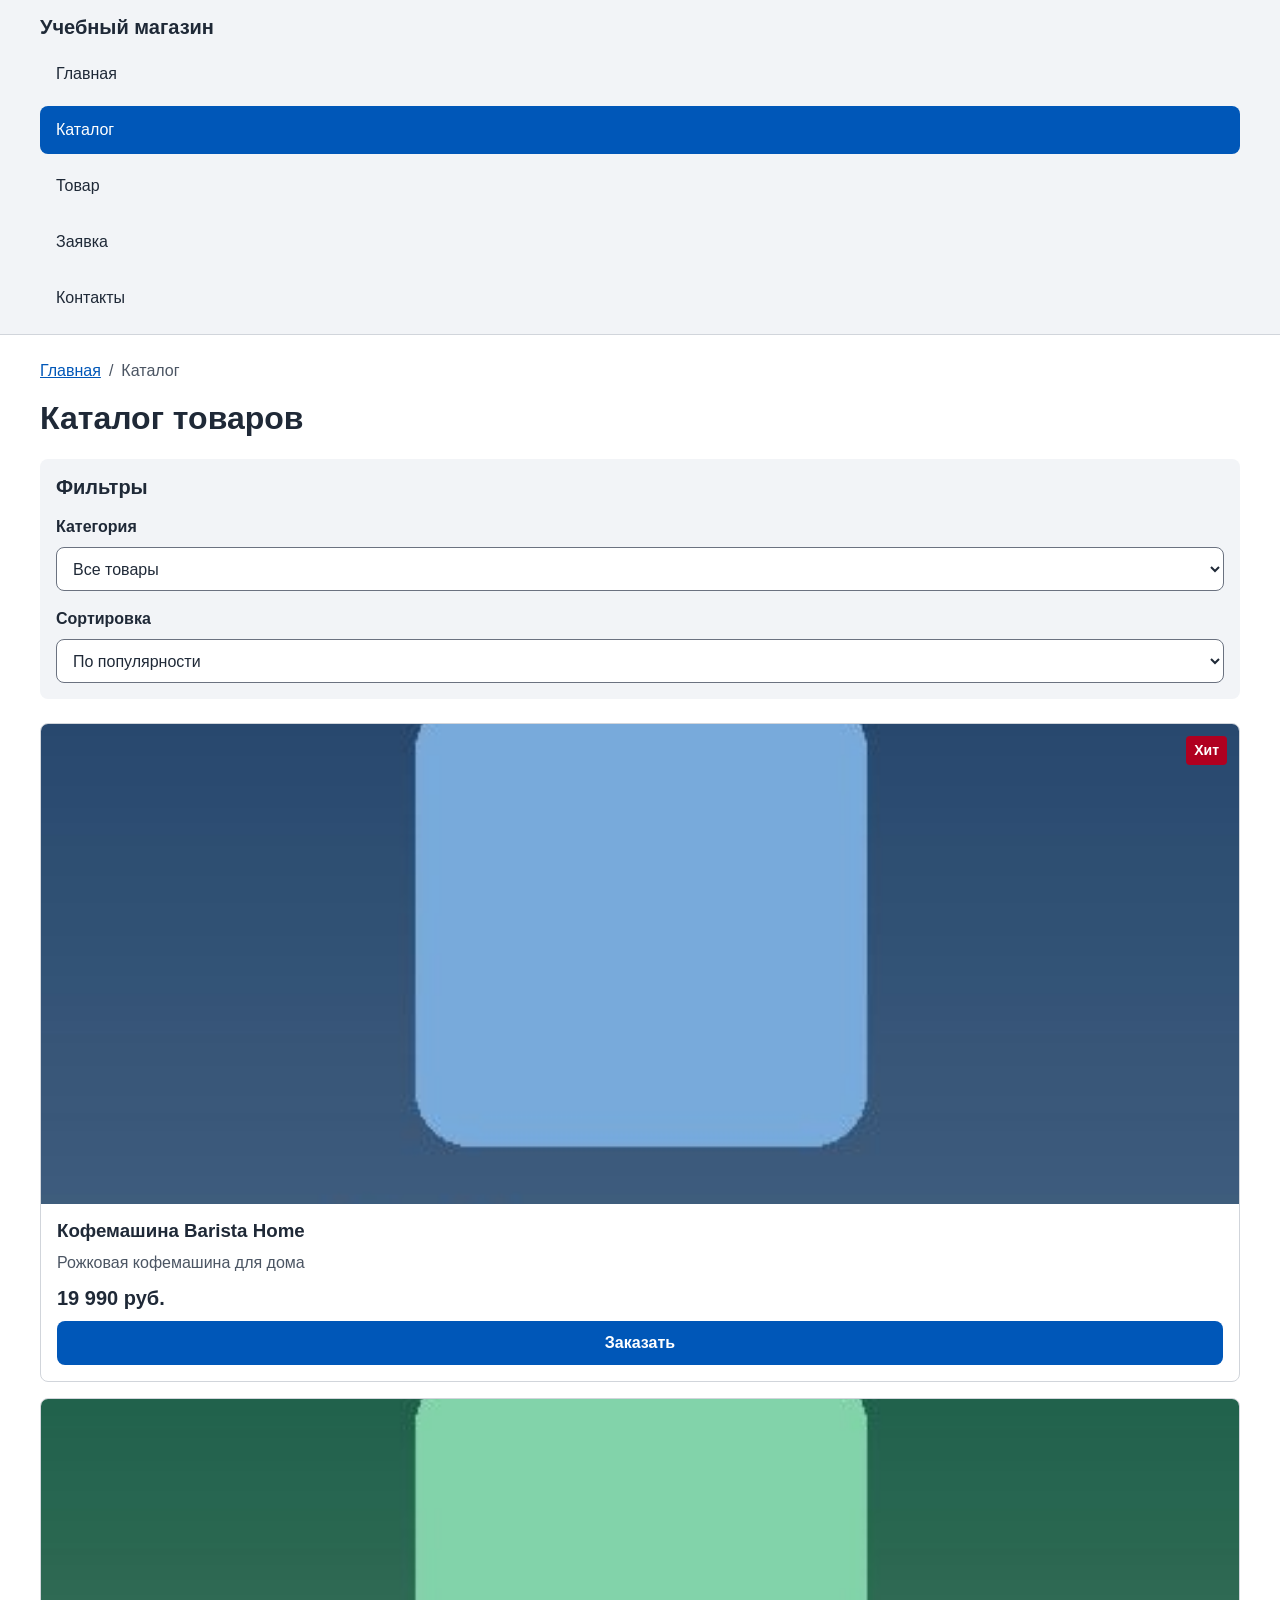
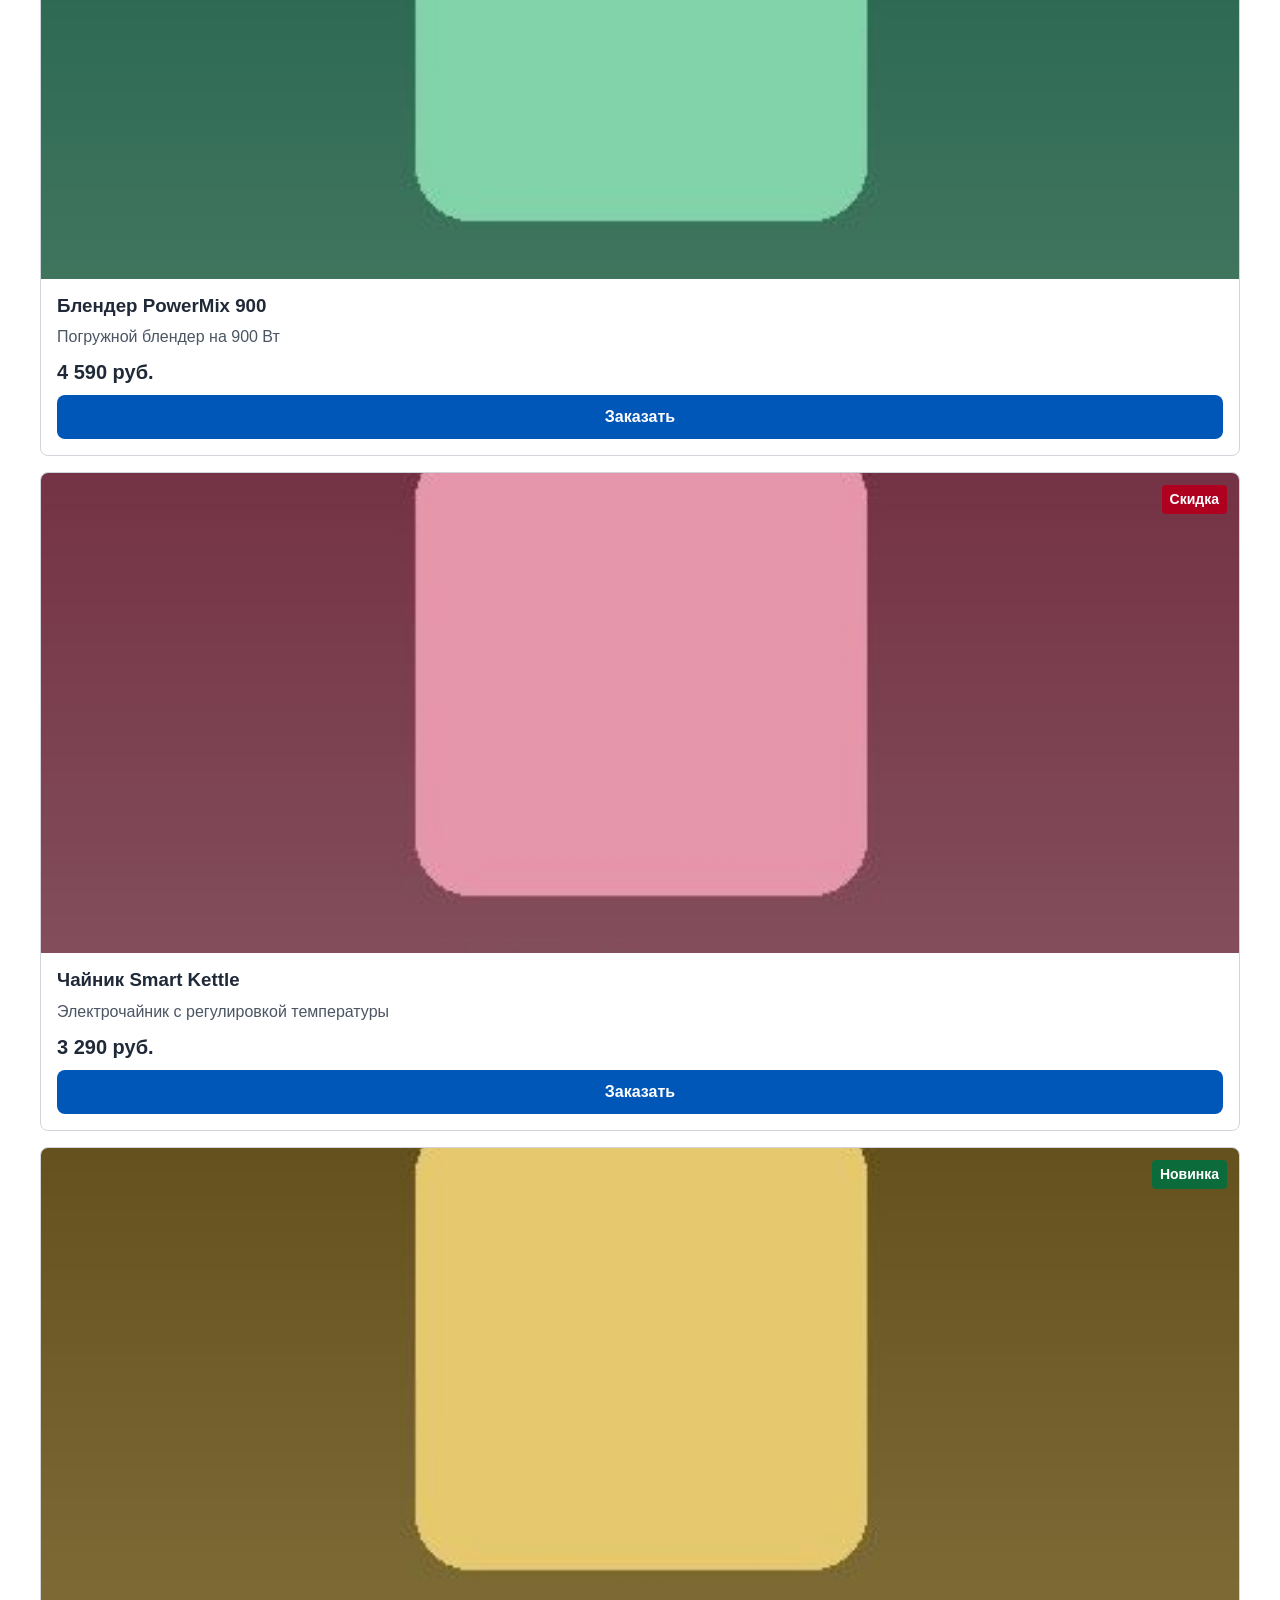
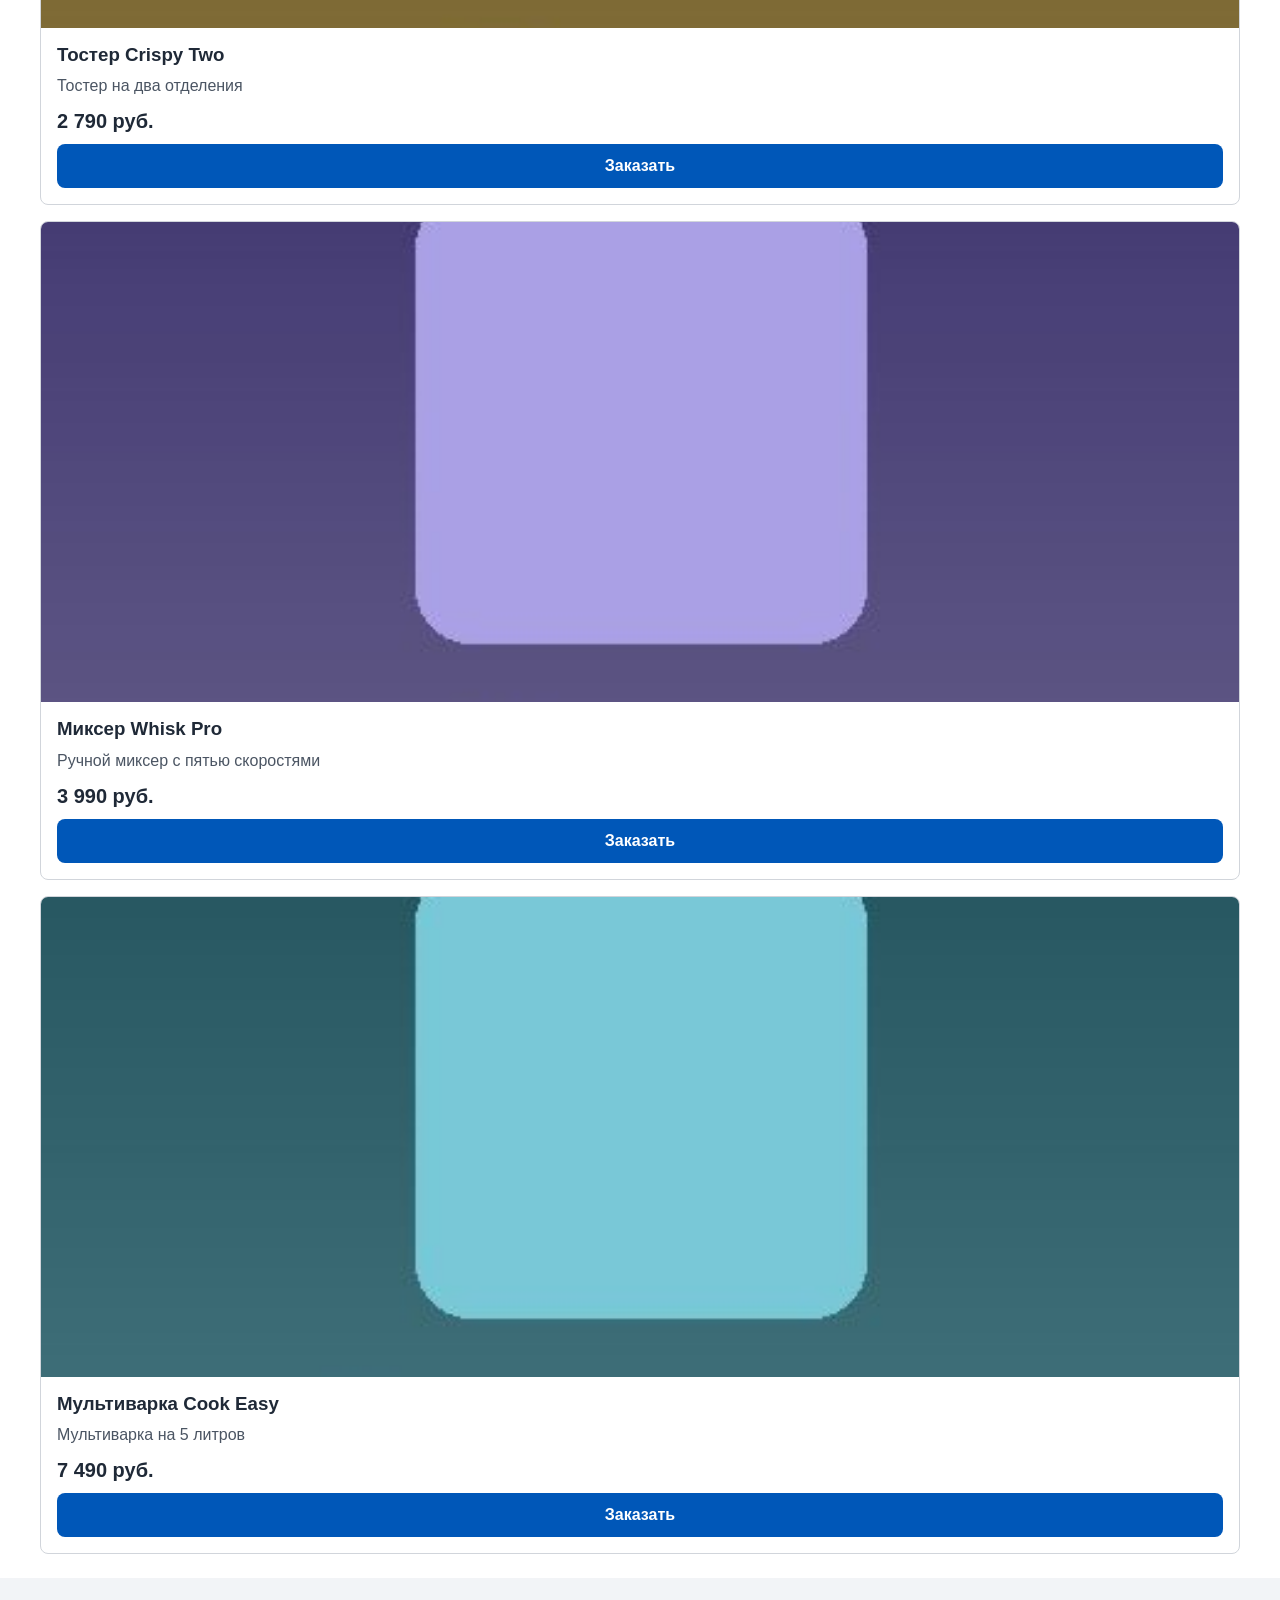
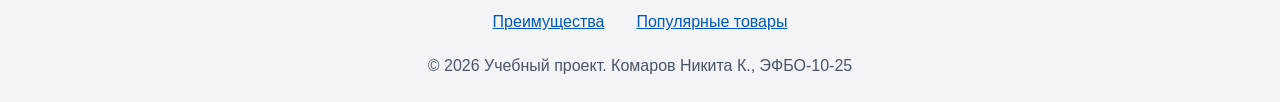
==== catalog.html @ 34792373 "feat: build multi-page HTML/CSS shop (PR 2-8)" ====
<!DOCTYPE html>
<html lang="ru">
<head>
  <meta charset="UTF-8">
  <meta name="viewport" content="width=device-width, initial-scale=1.0">
  <title>Каталог товаров — Учебный магазин</title>
  <meta name="description" content="Каталог бытовой техники для кухни с фильтрами и сортировкой.">
  <link rel="stylesheet" href="css/style.css">
  <script src="js/main.js" defer></script>
</head>
<body>
  <a class="skip-link" href="#main">Перейти к основному содержимому</a>
  <header class="site-header">
    <div class="site-header__inner">
      <a class="site-header__logo" href="index.html">Учебный магазин</a>
      <nav class="site-nav" aria-label="Основная навигация">
        <ul class="site-nav__list">
        <li class="site-nav__item"><a class="site-nav__link" href="index.html">Главная</a></li>
        <li class="site-nav__item"><a class="site-nav__link site-nav__link--active" href="catalog.html" aria-current="page">Каталог</a></li>
        <li class="site-nav__item"><a class="site-nav__link" href="product.html">Товар</a></li>
        <li class="site-nav__item"><a class="site-nav__link" href="order.html">Заявка</a></li>
        <li class="site-nav__item"><a class="site-nav__link" href="contacts.html">Контакты</a></li>
        </ul>
      </nav>
    </div>
  </header>
  <main id="main" class="main">
    <nav class="breadcrumbs" aria-label="Хлебные крошки">
      <ol class="breadcrumbs__list">
        <li class="breadcrumbs__item"><a class="breadcrumbs__link" href="index.html">Главная</a></li>
        <li class="breadcrumbs__item" aria-current="page">Каталог</li>
      </ol>
    </nav>
    <h1>Каталог товаров</h1>
    <div class="catalog-layout">
      <aside class="catalog-filters" aria-labelledby="filters-title">
        <h2 class="catalog-filters__title" id="filters-title">Фильтры</h2>
        <form class="filters-form" action="#">
          <div class="order-form__group">
            <label class="order-form__label" for="filter-category">Категория</label>
            <select class="order-form__select" id="filter-category" name="category">
              <option value="all">Все товары</option>
              <option value="kitchen">Техника для кухни</option>
            </select>
          </div>
          <div class="order-form__group">
            <label class="order-form__label" for="filter-sort">Сортировка</label>
            <select class="order-form__select" id="filter-sort" name="sort">
              <option value="popular">По популярности</option>
              <option value="price-asc">Сначала дешёвые</option>
              <option value="price-desc">Сначала дорогие</option>
            </select>
          </div>
        </form>
      </aside>
      <section class="catalog-products" aria-labelledby="products-title">
        <h2 id="products-title" class="visually-hidden">Список товаров</h2>
        <div class="products-grid">
        <article class="product-card ">
          <span class="product-card__badge">Хит</span>
          <img class="product-card__image" src="images/product-1-640.jpg"
           srcset="images/product-1-480.jpg 480w, images/product-1-640.jpg 640w, images/product-1-960.jpg 960w"
           sizes="(max-width: 639px) 100vw, (max-width: 1023px) 50vw, 33vw" width="640" height="480" loading="lazy" alt="Кофемашина Barista Home на светло-синем фоне">
          <div class="product-card__body">
            <h3 class="product-card__title"><a class="product-card__link" href="product.html">Кофемашина Barista Home</a></h3>
            <p class="product-card__description">Рожковая кофемашина для дома</p>
            <p class="product-card__price">19 990 руб.</p>
            <button class="button product-card__order" type="button" data-product="Кофемашина Barista Home">Заказать</button>
          </div>
        </article>
        <article class="product-card ">
          
          <img class="product-card__image" src="images/product-2-640.jpg"
           srcset="images/product-2-480.jpg 480w, images/product-2-640.jpg 640w, images/product-2-960.jpg 960w"
           sizes="(max-width: 639px) 100vw, (max-width: 1023px) 50vw, 33vw" width="640" height="480" loading="lazy" alt="Блендер PowerMix 900 на зелёном фоне">
          <div class="product-card__body">
            <h3 class="product-card__title"><a class="product-card__link" href="product.html">Блендер PowerMix 900</a></h3>
            <p class="product-card__description">Погружной блендер на 900 Вт</p>
            <p class="product-card__price">4 590 руб.</p>
            <button class="button product-card__order" type="button" data-product="Блендер PowerMix 900">Заказать</button>
          </div>
        </article>
        <article class="product-card product-card--discount">
          <span class="product-card__badge">Скидка</span>
          <img class="product-card__image" src="images/product-3-640.jpg"
           srcset="images/product-3-480.jpg 480w, images/product-3-640.jpg 640w, images/product-3-960.jpg 960w"
           sizes="(max-width: 639px) 100vw, (max-width: 1023px) 50vw, 33vw" width="640" height="480" loading="lazy" alt="Чайник Smart Kettle на розовом фоне">
          <div class="product-card__body">
            <h3 class="product-card__title"><a class="product-card__link" href="product.html">Чайник Smart Kettle</a></h3>
            <p class="product-card__description">Электрочайник с регулировкой температуры</p>
            <p class="product-card__price">3 290 руб.</p>
            <button class="button product-card__order" type="button" data-product="Чайник Smart Kettle">Заказать</button>
          </div>
        </article>
        <article class="product-card product-card--new">
          <span class="product-card__badge">Новинка</span>
          <img class="product-card__image" src="images/product-4-640.jpg"
           srcset="images/product-4-480.jpg 480w, images/product-4-640.jpg 640w, images/product-4-960.jpg 960w"
           sizes="(max-width: 639px) 100vw, (max-width: 1023px) 50vw, 33vw" width="640" height="480" loading="lazy" alt="Тостер Crispy Two на жёлтом фоне">
          <div class="product-card__body">
            <h3 class="product-card__title"><a class="product-card__link" href="product.html">Тостер Crispy Two</a></h3>
            <p class="product-card__description">Тостер на два отделения</p>
            <p class="product-card__price">2 790 руб.</p>
            <button class="button product-card__order" type="button" data-product="Тостер Crispy Two">Заказать</button>
          </div>
        </article>
        <article class="product-card ">
          
          <img class="product-card__image" src="images/product-5-640.jpg"
           srcset="images/product-5-480.jpg 480w, images/product-5-640.jpg 640w, images/product-5-960.jpg 960w"
           sizes="(max-width: 639px) 100vw, (max-width: 1023px) 50vw, 33vw" width="640" height="480" loading="lazy" alt="Миксер Whisk Pro на фиолетовом фоне">
          <div class="product-card__body">
            <h3 class="product-card__title"><a class="product-card__link" href="product.html">Миксер Whisk Pro</a></h3>
            <p class="product-card__description">Ручной миксер с пятью скоростями</p>
            <p class="product-card__price">3 990 руб.</p>
            <button class="button product-card__order" type="button" data-product="Миксер Whisk Pro">Заказать</button>
          </div>
        </article>
        <article class="product-card ">
          
          <img class="product-card__image" src="images/product-6-640.jpg"
           srcset="images/product-6-480.jpg 480w, images/product-6-640.jpg 640w, images/product-6-960.jpg 960w"
           sizes="(max-width: 639px) 100vw, (max-width: 1023px) 50vw, 33vw" width="640" height="480" loading="lazy" alt="Мультиварка Cook Easy на бирюзовом фоне">
          <div class="product-card__body">
            <h3 class="product-card__title"><a class="product-card__link" href="product.html">Мультиварка Cook Easy</a></h3>
            <p class="product-card__description">Мультиварка на 5 литров</p>
            <p class="product-card__price">7 490 руб.</p>
            <button class="button product-card__order" type="button" data-product="Мультиварка Cook Easy">Заказать</button>
          </div>
        </article>
        </div>
      </section>
    </div>
  </main>
  <footer class="site-footer">
    <nav class="footer-nav" aria-label="Разделы главной страницы">
      <ul class="footer-nav__list">
        <li><a class="footer-nav__link" href="index.html#advantages">Преимущества</a></li>
        <li><a class="footer-nav__link" href="index.html#popular">Популярные товары</a></li>
      </ul>
    </nav>
    <p class="site-footer__text">&copy; 2026 Учебный проект. Комаров Никита К., ЭФБО-10-25</p>
  </footer>

  <dialog class="order-dialog" aria-labelledby="order-dialog-title">
    <div class="order-dialog__header">
      <h2 class="order-dialog__title" id="order-dialog-title">Форма заявки</h2>
      <button class="order-dialog__close" type="button" aria-label="Закрыть окно"><span aria-hidden="true">×</span></button>
    </div>
    <form class="order-form" action="#" method="dialog">
      <input type="hidden" name="product" id="dialog-product">
      <p class="order-form__note order-form__group--wide">Товар: <strong class="order-dialog__product">не выбран</strong>. Поля со звёздочкой обязательны.</p>
      <div class="order-form__group">
        <label class="order-form__label" for="dialog-name">Имя *</label>
        <input class="order-form__input" id="dialog-name" name="name" type="text" autocomplete="name" required minlength="2">
      </div>
      <div class="order-form__group">
        <label class="order-form__label" for="dialog-email">E-mail *</label>
        <input class="order-form__input" id="dialog-email" name="email" type="email" autocomplete="email" required>
      </div>
      <div class="order-form__group">
        <label class="order-form__label" for="dialog-phone">Телефон</label>
        <input class="order-form__input" id="dialog-phone" name="phone" type="tel" autocomplete="tel" pattern="[0-9 +\-]{7,}" title="Не менее 7 символов: цифры, пробел, + и дефис">
      </div>
      <div class="order-form__group">
        <label class="order-form__label" for="dialog-date">Желаемая дата</label>
        <input class="order-form__input" id="dialog-date" name="date" type="date">
      </div>
      <div class="order-form__group order-form__group--wide">
        <label class="order-form__label" for="dialog-topic">Тема заявки</label>
        <select class="order-form__select" id="dialog-topic" name="topic">
          <option>Покупка товара</option>
          <option>Консультация</option>
          <option>Гарантия и сервис</option>
        </select>
      </div>
      <div class="order-form__group order-form__group--wide">
        <label class="order-form__label" for="dialog-comment">Комментарий</label>
        <textarea class="order-form__textarea" id="dialog-comment" name="comment" maxlength="500"></textarea>
      </div>
      <div class="order-form__group order-form__group--wide order-form__group--check">
        <input id="dialog-agree" name="agree" type="checkbox" required>
        <label for="dialog-agree">Согласен на обработку персональных данных *</label>
      </div>
      <p class="order-form__status order-form__group--wide" role="status"></p>
      <div class="order-form__group order-form__group--wide">
        <button class="button" type="submit">Отправить заявку</button>
      </div>
    </form>
  </dialog>
  <button class="back-to-top" type="button" aria-label="Наверх" hidden><span aria-hidden="true">↑</span></button>
</body>
</html>
---- css/style.css ----
/* ===== Переменные ===== */
:root {
  --color-text: #1f2937;
  --color-muted: #4b5563;
  --color-primary: #0057b8;
  --color-primary-dark: #003f87;
  --color-danger: #b00020;
  --color-bg: #ffffff;
  --color-surface: #f2f4f7;
  --color-border: #d1d5db;
  --space-xs: 8px;
  --space-sm: 12px;
  --space-md: 16px;
  --space-lg: 24px;
  --color-white: #ffffff;
  --color-badge: #b00020;
  --radius-sm: 4px;
  --radius-md: 8px;
}

/* ===== Сброс стилей ===== */
*,
*::before,
*::after { box-sizing: border-box; }

h1, h2, h3, p, ul, ol, figure { margin-top: 0; }

/* ===== База ===== */
body {
  margin: 0;
  font-family: Arial, sans-serif;
  line-height: 1.5;
  color: var(--color-text);
  background-color: var(--color-bg);
}

a { color: var(--color-primary); }
a:hover { color: var(--color-primary-dark); }

h1, h2, h3 { line-height: 1.2; }

.visually-hidden {
  position: absolute;
  width: 1px;
  height: 1px;
  margin: -1px;
  padding: 0;
  overflow: hidden;
  clip: rect(0 0 0 0);
  white-space: nowrap;
  border: 0;
}

/* ===== Доступность: skip-link и фокус ===== */
.skip-link {
  position: absolute;
  left: 16px;
  top: -100px;
  z-index: 1000;
  padding: 8px 12px;
  color: #ffffff;
  background-color: #111111;
  border-radius: 6px;
  text-decoration: none;
}

.skip-link:focus,
.skip-link:focus-visible { top: 16px; }

:focus-visible {
  outline: 3px solid var(--color-primary, #0057b8);
  outline-offset: 3px;
}

/* ===== Шапка и навигация (БЭМ: site-header, site-nav) ===== */
.site-header {
  background-color: var(--color-surface);
  border-bottom: 1px solid var(--color-border);
}

.site-header__inner {
  width: min(100% - 32px, 1200px);
  margin-inline: auto;
  padding-block: var(--space-sm);
}

.site-header__logo {
  display: inline-block;
  margin-bottom: var(--space-xs);
  font-size: 1.25rem;
  font-weight: 700;
  color: var(--color-text);
  text-decoration: none;
}

.site-nav__list {
  display: flex;
  flex-direction: column;
  gap: var(--space-xs);
  padding: 0;
  margin: 0;
  list-style: none;
}

.site-nav__link {
  display: block;
  padding: 12px 16px;
  color: var(--color-text);
  text-decoration: none;
  border-radius: var(--radius-md);
}

.site-nav__link:hover { background-color: #e1e6ee; }

.site-nav__link--active {
  color: #ffffff;
  background-color: var(--color-primary);
}

.site-nav__link--active:hover {
  color: #ffffff;
  background-color: var(--color-primary-dark);
}

/* ===== Контейнеры ===== */
.main {
  width: min(100% - 32px, 1200px);
  margin-inline: auto;
  padding-block: var(--space-lg);
}

.section { margin-bottom: var(--space-lg); }
.section h2 { margin-top: 0; }

/* ===== Хлебные крошки ===== */
.breadcrumbs { margin-bottom: var(--space-md); }

.breadcrumbs__list {
  display: flex;
  flex-wrap: wrap;
  gap: var(--space-xs);
  padding: 0;
  margin: 0;
  list-style: none;
  color: var(--color-muted);
}

.breadcrumbs__item + .breadcrumbs__item::before {
  content: "/";
  margin-right: var(--space-xs);
}

/* ===== Кнопки ===== */
.button {
  display: inline-block;
  min-height: 44px;
  padding: 10px 20px;
  font: inherit;
  font-weight: 700;
  color: #ffffff;
  text-align: center;
  text-decoration: none;
  background-color: var(--color-primary);
  border: 0;
  border-radius: var(--radius-md);
  cursor: pointer;
}

.button:hover { color: #ffffff; background-color: var(--color-primary-dark); }
.button:disabled { color: #4b5563; background-color: #e5e7eb; cursor: not-allowed; }

/* ===== Hero ===== */
.hero {
  display: grid;
  gap: var(--space-lg);
  align-items: center;
  margin-bottom: var(--space-lg);
}

.hero__content { display: grid; gap: var(--space-md); justify-items: start; }
.hero__title { margin: 0; font-size: clamp(28px, 7vw, 48px); line-height: 1.1; }
.hero__text { margin: 0; color: var(--color-muted); }
.hero__image { display: block; width: 100%; max-width: 520px; margin-inline: auto; border-radius: var(--radius-md); }

/* ===== Преимущества и aside ===== */
.advantages { display: grid; gap: var(--space-md); padding: 0; margin: 0; list-style: none; }
.advantages__item { padding: var(--space-md); background-color: var(--color-surface); border-radius: var(--radius-md); }
.advantages__title { margin-top: 0; }

.info-box { padding: var(--space-md); background-color: var(--color-surface); border-radius: var(--radius-md); align-self: start; }
.info-box__title { margin-top: 0; font-size: 1.25rem; }

/* ===== Карточки товаров (БЭМ: product-card) ===== */
.products-grid { display: grid; gap: var(--space-md); }

.product-card {
  position: relative;
  display: flex;
  flex-direction: column;
  min-width: 0;
  overflow: hidden;
  border: 1px solid var(--color-border);
  border-radius: var(--radius-md);
}

.product-card__image {
  display: block;
  width: 100%;
  aspect-ratio: 4 / 3;
  object-fit: cover;
}

.product-card:hover { box-shadow: 0 4px 12px rgb(0 0 0 / 0.15); }
.product-card__body { display: flex; flex: 1; flex-direction: column; gap: var(--space-xs); padding: var(--space-md); }
.product-card__order { margin-top: auto; }
.product-card__badge {
  position: absolute;
  top: var(--space-sm);
  right: var(--space-sm);
  z-index: 1;
  padding: 4px 8px;
  font-size: 0.875rem;
  font-weight: 700;
  color: var(--color-white);
  background-color: var(--color-badge);
  border-radius: var(--radius-sm);
}
.product-card--new .product-card__badge { background-color: #0b6b3a; }
.product-card__title,
.product-card__description { margin: 0; overflow-wrap: anywhere; }
.product-card__description { color: var(--color-muted); }
.product-card__link { color: var(--color-text); text-decoration: none; }
.product-card__link:hover { text-decoration: underline; }
.product-card__price { margin: 0; font-size: 1.25rem; font-weight: 700; }

/* ===== Каталог ===== */
.catalog-layout { display: grid; gap: var(--space-lg); }
.catalog-filters { padding: var(--space-md); background-color: var(--color-surface); border-radius: var(--radius-md); }
.catalog-filters__title { margin-top: 0; font-size: 1.25rem; }
.filters-form { display: grid; gap: var(--space-md); }

/* ===== Страница товара ===== */
.product-page { display: grid; gap: var(--space-lg); margin-bottom: var(--space-lg); }
.product-page__image { display: block; width: 100%; border-radius: var(--radius-md); }
.product-page__info { display: grid; gap: var(--space-md); align-content: start; justify-items: start; }
.product-page__price { margin: 0; font-size: 2rem; font-weight: 700; }

/* ===== Таблица ===== */
.table-wrapper { width: 100%; overflow-x: auto; -webkit-overflow-scrolling: touch; }
.product-table { width: 100%; min-width: 560px; border-collapse: collapse; }
.product-table caption { padding-bottom: var(--space-xs); font-weight: 700; text-align: left; }
.product-table th,
.product-table td { padding: var(--space-sm); text-align: left; border: 1px solid var(--color-border); }
.product-table thead th { background-color: var(--color-surface); }

/* ===== Форма (БЭМ: order-form) ===== */
.order-form { display: grid; gap: var(--space-md); }
.order-form__group { display: grid; gap: var(--space-xs); }
.order-form__label { font-weight: 700; }

.order-form__input,
.order-form__textarea,
.order-form__select {
  width: 100%;
  min-height: 44px;
  padding: 10px 12px;
  font: inherit;
  color: var(--color-text);
  background-color: #ffffff;
  border: 1px solid #6b7280;
  border-radius: var(--radius-md);
}

.order-form__textarea { min-height: 120px; resize: vertical; }

.order-form__input:focus-visible,
.order-form__textarea:focus-visible,
.order-form__select:focus-visible { outline: 3px solid var(--color-primary); outline-offset: 3px; }

.order-form__group--check { display: flex; align-items: flex-start; gap: var(--space-xs); }
.order-form__group--check input { width: 24px; height: 24px; flex: none; }
.order-form__note, .form-note { margin: 0; color: var(--color-muted); }
.form-error { color: var(--color-danger); }

.order-form__input:hover,
.order-form__textarea:hover,
.order-form__select:hover { border-color: var(--color-primary); }
.order-form__status { margin: 0; font-weight: 700; }
.order-form__status--success { color: #0b6b3a; }
.order-form__status--error { color: var(--color-danger); }

/* ===== Модальное окно ===== */
.order-dialog {
  width: min(100% - 32px, 560px);
  max-height: calc(100vh - 32px);
  padding: var(--space-md);
  overflow: auto;
  border: 1px solid var(--color-border);
  border-radius: var(--radius-md);
}

.order-dialog::backdrop { background: rgb(0 0 0 / 0.5); }
.order-dialog__header { display: flex; align-items: center; justify-content: space-between; gap: var(--space-md); margin-bottom: var(--space-md); }
.order-dialog__title { margin: 0; font-size: 1.25rem; }
.order-dialog__close { min-width: 44px; min-height: 44px; font-size: 1.5rem; background: none; border: 1px solid var(--color-border); border-radius: var(--radius-md); cursor: pointer; }

/* ===== Контакты ===== */
.contacts-list { padding-left: 1.25rem; }

/* ===== Подвал ===== */
.site-footer { padding: var(--space-lg) 16px; color: var(--color-muted); background-color: var(--color-surface); text-align: center; }
.site-footer__text { margin: 0; }

/* ===== Кнопка «Наверх» ===== */
.back-to-top {
  position: fixed;
  right: 16px;
  bottom: 16px;
  z-index: 90;
  width: 48px;
  height: 48px;
  font-size: 1.5rem;
  color: #ffffff;
  background-color: var(--color-primary);
  border: 0;
  border-radius: 50%;
  cursor: pointer;
}
.back-to-top[hidden] { display: none; }

/* ===== Блок проверки JavaScript ===== */
.product-output {
  padding: var(--space-md);
  overflow-x: auto;
  white-space: pre-wrap;
  color: #f9fafb;
  background-color: #111827;
  border-radius: var(--radius-md);
}

/* ===== Навигация внизу страницы (якорные ссылки) ===== */
.footer-nav__list { display: flex; flex-wrap: wrap; justify-content: center; gap: var(--space-md); padding: 0; margin: 0 0 var(--space-sm); list-style: none; }
.footer-nav__link { display: inline-block; padding: 8px; }
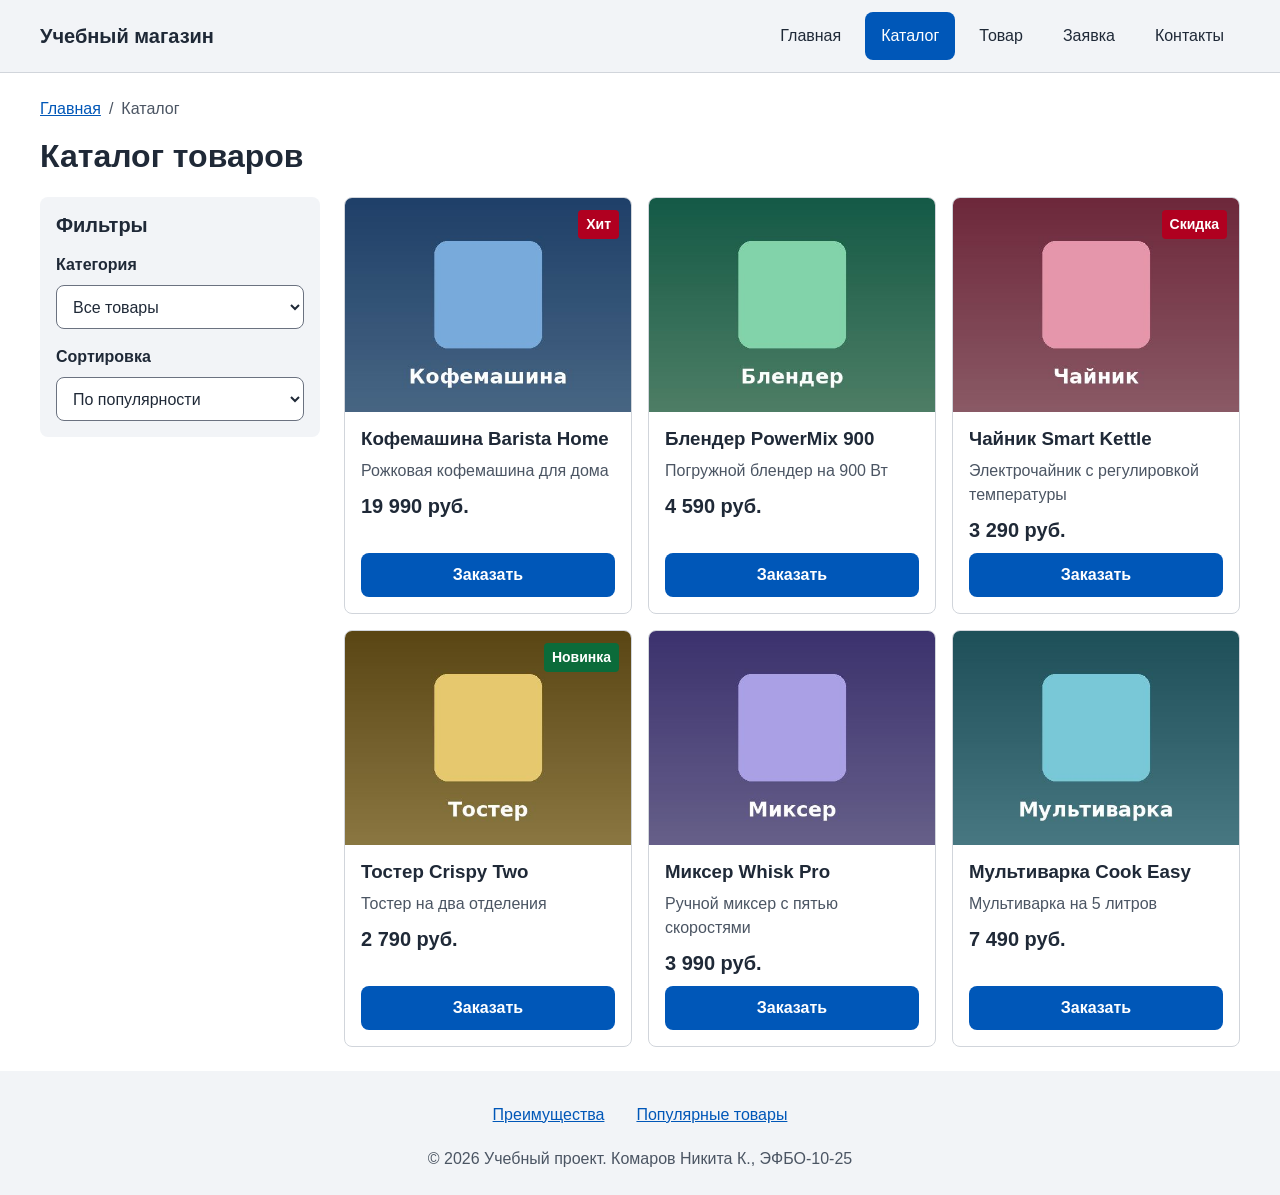
==== commit ba271bb1: "Add files via upload add responsive.css, responsive images and adaptive forms (PR 12, 14)" ====
--- a/catalog.html
+++ b/catalog.html
@@ -6,6 +6,7 @@
   <title>Каталог товаров — Учебный магазин</title>
   <meta name="description" content="Каталог бытовой техники для кухни с фильтрами и сортировкой.">
   <link rel="stylesheet" href="css/style.css">
+  <link rel="stylesheet" href="css/responsive.css">
   <script src="js/main.js" defer></script>
 </head>
 <body>
--- a/css/responsive.css
+++ b/css/responsive.css
@@ -0,0 +1,80 @@
+/*
+Адаптивные стили для контрольной работы №3.
+Подход: Mobile First.
+Базовые стили (style.css) рассчитаны на мобильный экран.
+Расширения добавляются через min-width медиазапросы.
+*/
+
+*,
+*::before,
+*::after { box-sizing: border-box; }
+
+html { scroll-behavior: smooth; }
+
+img,
+video { max-width: 100%; height: auto; }
+
+body { overflow-x: hidden; }
+
+.section { padding-block: clamp(8px, 2vw, 24px); }
+
+/* Навигация: колонка → строка */
+@media (min-width: 768px) {
+  .site-header__inner { display: flex; align-items: center; justify-content: space-between; gap: var(--space-lg); }
+  .site-header__logo { margin-bottom: 0; }
+  .site-nav__list { flex-direction: row; flex-wrap: wrap; align-items: center; }
+  .back-to-top { right: 32px; bottom: 32px; }
+}
+
+/* Sticky-шапка только на планшете и больше */
+.site-header { position: static; }
+@media (min-width: 768px) {
+  .site-header { position: sticky; top: 0; z-index: 100; }
+}
+:target { scroll-margin-top: 96px; }
+
+/* Преимущества */
+@media (min-width: 768px) {
+  .advantages { grid-template-columns: repeat(3, minmax(0, 1fr)); }
+}
+
+/* Hero */
+@media (min-width: 900px) {
+  .hero { grid-template-columns: minmax(0, 1fr) minmax(320px, 520px); }
+}
+
+/* Главная: контент + aside */
+@media (min-width: 1024px) {
+  .page-layout { display: grid; grid-template-columns: minmax(0, 1fr) 300px; gap: var(--space-lg); align-items: start; }
+}
+
+/* Сетка карточек */
+@media (min-width: 640px) {
+  .products-grid { grid-template-columns: repeat(2, minmax(0, 1fr)); }
+}
+@media (min-width: 1024px) {
+  .products-grid { grid-template-columns: repeat(3, minmax(0, 1fr)); }
+}
+
+/* Каталог: фильтр сверху → сбоку */
+.catalog-filters { order: -1; }
+@media (min-width: 1024px) {
+  .catalog-layout {
+    grid-template-columns: 280px minmax(0, 1fr);
+    grid-template-areas: "filters products";
+    align-items: start;
+  }
+  .catalog-filters { grid-area: filters; position: sticky; top: 88px; order: initial; }
+  .catalog-products { grid-area: products; }
+}
+
+/* Страница товара */
+@media (min-width: 768px) {
+  .product-page { grid-template-columns: repeat(2, minmax(0, 1fr)); align-items: start; }
+}
+
+/* Форма: 1 колонка → 2 колонки */
+@media (min-width: 768px) {
+  .order-form { grid-template-columns: repeat(2, minmax(0, 1fr)); }
+  .order-form__group--wide { grid-column: 1 / -1; }
+}
